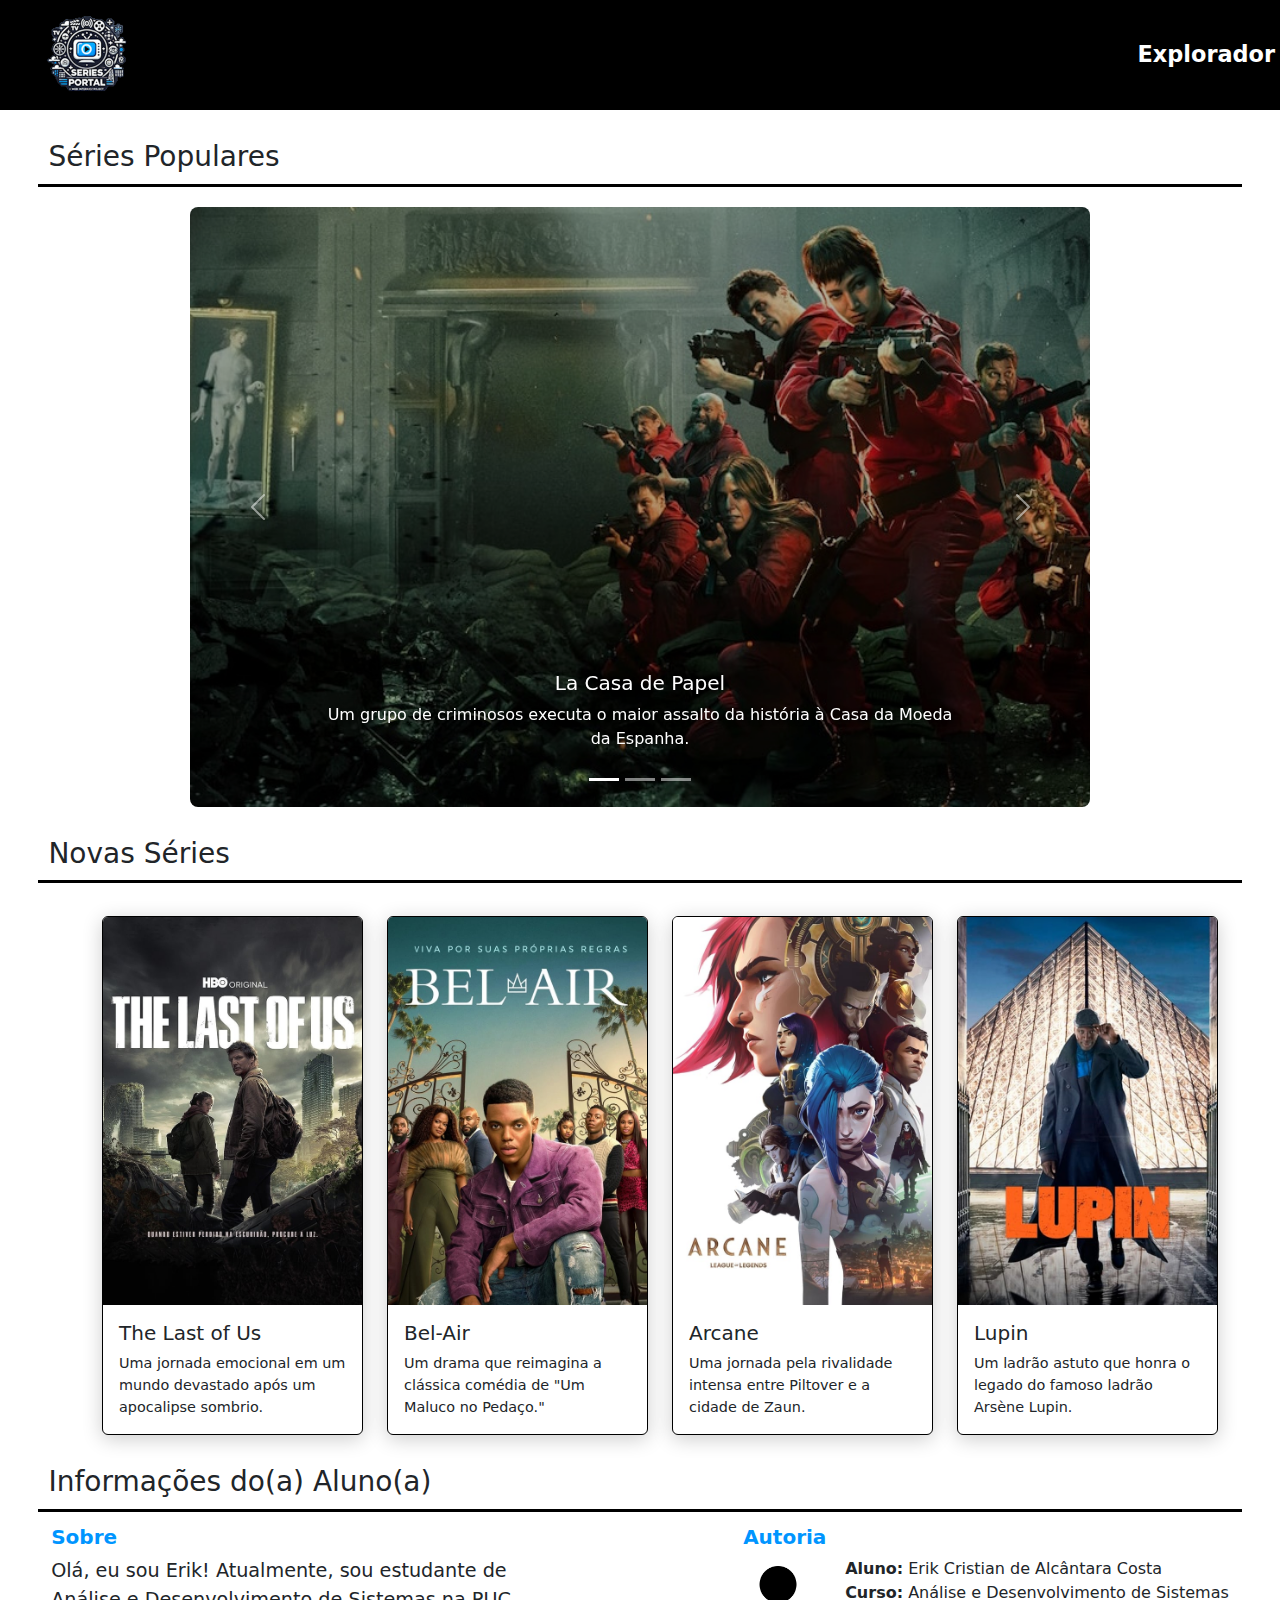
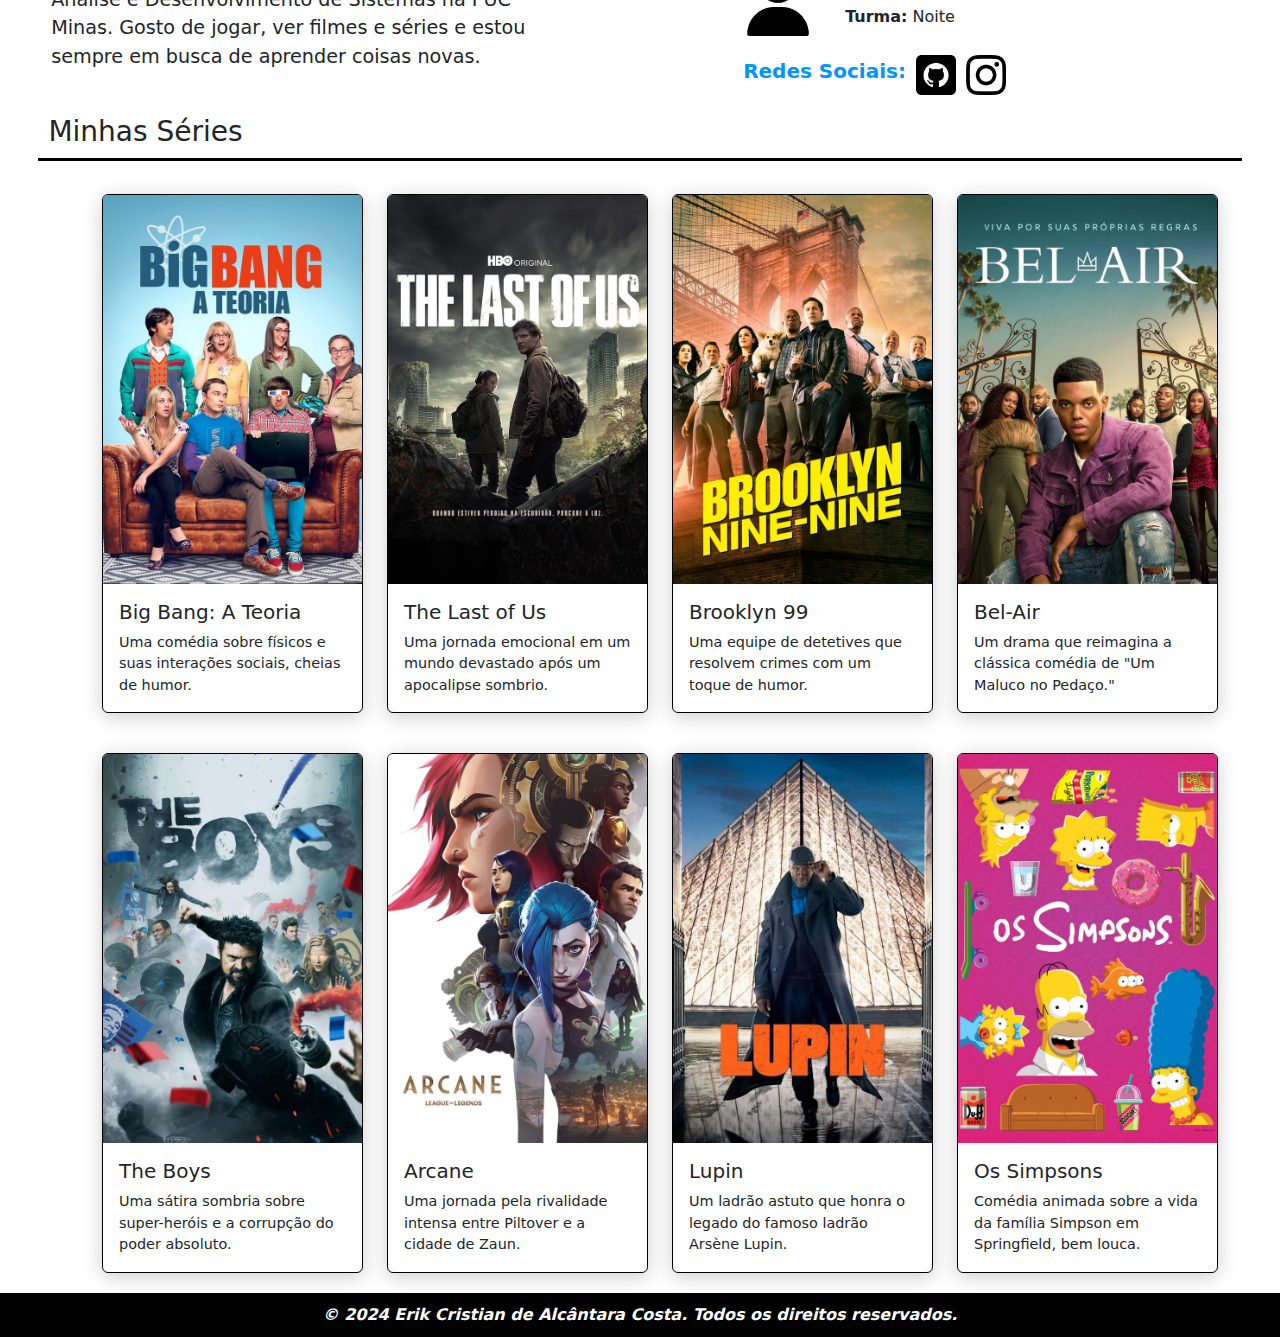
==== index.html @ 9140ab00 "Correação semantica cabeçalho" ====
<!DOCTYPE html>
<html lang="pt-br">

<head>
    <meta charset="UTF-8">
    <meta name="viewport" content="width=device-width, initial-scale=1.0">
    <link rel="stylesheet" href="style.css">
    <link href="https://cdn.jsdelivr.net/npm/bootstrap@5.3.3/dist/css/bootstrap.min.css" rel="stylesheet"
        integrity="sha384-QWTKZyjpPEjISv5WaRU9OFeRpok6YctnYmDr5pNlyT2bRjXh0JMhjY6hW+ALEwIH" crossorigin="anonymous">
    <script src="https://cdn.jsdelivr.net/npm/bootstrap@5.3.3/dist/js/bootstrap.bundle.min.js"
        integrity="sha384-YvpcrYf0tY3lHB60NNkmXc5s9fDVZLESaAA55NDzOxhy9GkcIdslK1eN7N6jIeHz"
        crossorigin="anonymous"></script>
    <title>Portal de Séries</title>
</head>

<body>
    <header>
        <a href="index.html"><img src="/imagens/logo.png" alt="logo" class="logo"></a>
        <nav>
            <a href="explorer.html">Explorador</a>
        </nav>
    </header>

    <main>
        <section>
            <h3 class="titulo">Séries Populares</h3>
            <div id="carouselExampleCaptions" class="carousel slide">
                <div class="carousel-indicators">
                    <button type="button" data-bs-target="#carouselExampleCaptions" data-bs-slide-to="0" class="active"
                        aria-current="true" aria-label="Slide 1"></button>
                    <button type="button" data-bs-target="#carouselExampleCaptions" data-bs-slide-to="1"
                        aria-label="Slide 2"></button>
                    <button type="button" data-bs-target="#carouselExampleCaptions" data-bs-slide-to="2"
                        aria-label="Slide 3"></button>
                </div>
                <div class="carousel-inner">
                    <div class="carousel-item active">
                        <img src="imagens/LaCasaDePapel.jpg" class="d-block w-100" alt="LaCasaDePapel">
                        <div class="carousel-caption d-none d-md-block">
                            <h5>La Casa de Papel</h5>
                            <p>Um grupo de criminosos executa o maior assalto da história à Casa da Moeda da Espanha.
                            </p>
                        </div>
                    </div>
                    <div class="carousel-item">
                        <img src="imagens/StrangerThings.jpg" class="d-block w-100" alt="StrangerThings">
                        <div class="carousel-caption d-none d-md-block">
                            <h5>Stranger Things</h5>
                            <p>Mistério e aventura na cidade de Hawkins, onde o sobrenatural se encontra com a
                                adolescência.</p>
                        </div>
                    </div>
                    <div class="carousel-item">
                        <img src="imagens/BreakingBad.jpg" class="d-block w-100" alt="BreakingBad">
                        <div class="carousel-caption d-none d-md-block">
                            <h5>Breaking Bad</h5>
                            <p>A transformação de um professor de química em um poderoso fabricante de metanfetaminas.
                            </p>
                        </div>
                    </div>
                </div>
                <button class="carousel-control-prev" type="button" data-bs-target="#carouselExampleCaptions"
                    data-bs-slide="prev">
                    <span class="carousel-control-prev-icon" aria-hidden="true"></span>
                    <span class="visually-hidden">Previous</span>
                </button>
                <button class="carousel-control-next" type="button" data-bs-target="#carouselExampleCaptions"
                    data-bs-slide="next">
                    <span class="carousel-control-next-icon" aria-hidden="true"></span>
                    <span class="visually-hidden">Next</span>
                </button>
            </div>
        </section>

        <section>
            <h3 class="titulo">Novas Séries</h3>
            <div class="container">
                <div class="row">

                    <div class="col-sm-6 col-md-6 col-lg-3">
                        <div class="card">
                            <img src="imagens/TheLastOfUs.jpg" class="card-img-top" alt="TheLastOfUs">
                            <div class="card-body">
                                <h5 class="card-title">The Last of Us</h5>
                                <p class="card-text">Uma jornada emocional em um mundo devastado após um apocalipse
                                    sombrio.</p>
                            </div>
                        </div>
                    </div>

                    <div class="col-sm-6 col-md-6 col-lg-3">
                        <div class="card">
                            <img src="imagens/Belair.jpg" class="card-img-top" alt="Belair">
                            <div class="card-body">
                                <h5 class="card-title">Bel-Air</h5>
                                <p class="card-text">Um drama que reimagina a clássica comédia de "Um Maluco no Pedaço."
                                </p>
                            </div>
                        </div>
                    </div>

                    <div class="col-sm-6 col-md-6 col-lg-3">
                        <div class="card">
                            <img src="imagens/Arcane.jpg" class="card-img-top" alt="Arcane">
                            <div class="card-body">
                                <h5 class="card-title">Arcane</h5>
                                <p class="card-text">Uma jornada pela rivalidade intensa entre Piltover e a cidade de
                                    Zaun.</p>
                            </div>
                        </div>
                    </div>

                    <div class="col-sm-6 col-md-6 col-lg-3">
                        <div class="card">
                            <img src="imagens/Lupin.jpg" class="card-img-top" alt="Lupin">
                            <div class="card-body">
                                <h5 class="card-title">Lupin</h5>
                                <p class="card-text">Um ladrão astuto que honra o legado do famoso ladrão Arsène Lupin.
                                </p>
                            </div>
                        </div>
                    </div>

                </div>
            </div>
        </section>

        <section>
            <h3 class="titulo">Informações do(a) Aluno(a)</h3>
            <div class="infoAluno">
                <div class="sobre">
                    <h5>Sobre</h5>
                    <p>Olá, eu sou Erik! Atualmente, sou estudante de Análise e Desenvolvimento de Sistemas na PUC
                        Minas.
                        Gosto de jogar, ver filmes e séries e estou sempre em busca de aprender coisas novas.</p>
                </div>

                <div class="detalhes">
                    <div class="autor">
                        <h5>Autoria</h5>
                        <div class="autor-conteudo">
                            <img src="imagens/user.png">
                            <ul>
                                <li><strong>Aluno:</strong> Erik Cristian de Alcântara Costa</li>
                                <li><strong>Curso:</strong> Análise e Desenvolvimento de Sistemas</li>
                                <li><strong>Turma:</strong> Noite</li>
                            </ul>
                        </div>
                    </div>

                    <div class="redes">
                        <h5>Redes Sociais:</h5>
                        <ul>
                            <li><a href="https://github.com/heawsz" target="_blank"><img src="imagens/github.png"
                                        alt="GitHub"></a></li>
                            <li><a href="https://www.instagram.com/eriiksz/" target="_blank"><img
                                        src="imagens/instagram.png" alt="Instagram"></a></li>
                        </ul>
                    </div>
                </div>
            </div>
        </section>

        <section>
            <h3 class="titulo">Minhas Séries</h3>
            <div class="container">
                <div class="row">
                    <div class="col-sm-6 col-md-6 col-lg-3">
                        <div class="card">
                            <img src="imagens/TheBigBangTheory.jpg" class="card-img-top" alt="TheBigBangTheory">
                            <div class="card-body">
                                <h5 class="card-title">Big Bang: A Teoria</h5>
                                <p class="card-text">Uma comédia sobre físicos e suas interações sociais, cheias de
                                    humor.</p>
                            </div>
                        </div>
                    </div>

                    <div class="col-sm-6 col-md-6 col-lg-3">
                        <div class="card">
                            <img src="imagens/TheLastOfUs.jpg" class="card-img-top" alt="TheLastOfUs">
                            <div class="card-body">
                                <h5 class="card-title">The Last of Us</h5>
                                <p class="card-text">Uma jornada emocional em um mundo devastado após um apocalipse
                                    sombrio.</p>
                            </div>
                        </div>
                    </div>

                    <div class="col-sm-6 col-md-6 col-lg-3">
                        <div class="card">
                            <img src="imagens/BrooklynNineNine.jpg" class="card-img-top" alt="BrooklynNineNine">
                            <div class="card-body">
                                <h5 class="card-title">Brooklyn 99</h5>
                                <p class="card-text">Uma equipe de detetives que resolvem crimes com um toque de humor.
                                </p>
                            </div>
                        </div>
                    </div>

                    <div class="col-sm-6 col-md-6 col-lg-3">
                        <div class="card">
                            <img src="imagens/Belair.jpg" class="card-img-top" alt="Belair">
                            <div class="card-body">
                                <h5 class="card-title">Bel-Air</h5>
                                <p class="card-text">Um drama que reimagina a clássica comédia de "Um Maluco no Pedaço."
                                </p>
                            </div>
                        </div>
                    </div>

                    <div class="col-sm-6 col-md-6 col-lg-3">
                        <div class="card">
                            <img src="imagens/TheBoys.jpg" class="card-img-top" alt="TheBoys">
                            <div class="card-body">
                                <h5 class="card-title">The Boys</h5>
                                <p class="card-text">Uma sátira sombria sobre super-heróis e a corrupção do poder
                                    absoluto.</p>
                            </div>
                        </div>
                    </div>

                    <div class="col-sm-6 col-md-6 col-lg-3">
                        <div class="card">
                            <img src="imagens/Arcane.jpg" class="card-img-top" alt="Arcane">
                            <div class="card-body">
                                <h5 class="card-title">Arcane</h5>
                                <p class="card-text">Uma jornada pela rivalidade intensa entre Piltover e a cidade de
                                    Zaun.</p>
                            </div>
                        </div>
                    </div>

                    <div class="col-sm-6 col-md-6 col-lg-3">
                        <div class="card">
                            <img src="imagens/Lupin.jpg" class="card-img-top" alt="Lupin">
                            <div class="card-body">
                                <h5 class="card-title">Lupin</h5>
                                <p class="card-text">Um ladrão astuto que honra o legado do famoso ladrão Arsène Lupin.
                                </p>
                            </div>
                        </div>
                    </div>

                    <div class="col-sm-6 col-md-6 col-lg-3">
                        <div class="card">
                            <img src="imagens/Simpsons.jpg" class="card-img-top" alt="Simpsons">
                            <div class="card-body">
                                <h5 class="card-title">Os Simpsons</h5>
                                <p class="card-text">Comédia animada sobre a vida da família Simpson em Springfield, bem
                                    louca.</p>
                            </div>
                        </div>
                    </div>
                </div>
            </div>
        </section>
    </main>
    <footer>
        &copy; 2024 Erik Cristian de Alcântara Costa. Todos os direitos reservados.
    </footer>
</body>

</html>
---- style.css ----
/* Cabeçalho - Inicio */
header {
    display: flex;
    background: black;
    align-items: center;
    justify-content: space-between;
    margin-bottom: 20px;
}

header a {
    text-decoration: none;
    color: white;
    font-size: 1.4rem;
    font-weight: bold;
    padding: 5px;
    margin-right: 3%;
}

header a img {
    height: 100px;
    width: 100px;
    margin-left: 30px;
}
/* Cabeçalho - Fim */



/* Linha Titulos - Inicio */
section .titulo {
    margin: 0% 3% 1% 3%;
    border-bottom: 3px solid black;
    padding: 10px;
}
/* Linha Titulos - Fim */



/* Carrossel - Inicio */
section #carouselExampleCaptions {
    width: 100%;
    max-width: 900px;
    margin: 20px auto;
}

section .carousel-inner h5 {
    color: white;
    text-shadow: 2px 2px 4px rgba(0, 0, 0, 0.8);
}

section .carousel-inner p {
    color: white;
    text-shadow: 2px 2px 4px rgba(0, 0, 0, 0.8);
}

section .carousel-item img {
    width: 100%;
    height: auto;
    object-fit: cover;
}

section #carouselExampleCaptions .carousel-inner img {
    height: 600px;
    object-fit: cover;
    border-radius: 8px;
    filter: brightness(70%);
}
/* Carrossel - Fim */



/* Card - Inicio */
section .container {
    display: flex;
    justify-content: center;
    align-items: center;
}

section .card-text {
    font-size: 0.9rem;
} 

section .card {
    width: 100%;
    margin: 20px;
    border: 1px solid black;
    box-shadow: 0 4px 20px rgba(0, 0, 0, 0.2); 
}
/* Card - Fim */



/* InfoAluno - Inicio */
section .infoAluno {
    display: flex;
    justify-content: center;
    margin: 0% 4% 0% 4%;
}

section .infoAluno h5 {
    color: #0095ff;
    font-weight: bold;
}

section .infoAluno li {
    list-style: none;
}

section .autor img {
    width: 70px;
    height: 70px;
}

section .autor-conteudo {
    display: flex;
    align-items: center;
}

section .redes {
    display: flex;
    align-items: center;
}

section .redes ul {
    display: flex;
    margin: 0;
    padding: 10px;
}

section .redes img {
    width: 40px;
    height: 40px;
    margin-right: 10px;
}

section .sobre {
    flex: 1;
    margin-right: 200px;
}

section .sobre p {
    font-size: 1.2rem;
}

section .detalhes {
    display: flex;
    flex-direction: column;
}   
/* InfoAluno - Fim */



/* Rodapé - Inicio */
footer {
    text-align: center;
    font-weight: bold;
    font-style: italic;
    background: black;
    color: white;
    padding: 10px;
}
/* Rodapé - Fim */



/* Responsividade - Inicio */

@media (max-width: 767px) {
    header {
        flex-direction: row; 
        align-items: center;
        justify-content: center;
        flex-wrap: wrap;
        width: 100%;
    }

    section #carouselExampleCaptions .carousel-inner img {
        height: 300px;
    }

    section .container {
        padding: 0% 10% 0% 0%;
    }
    
    section .infoAluno {
        flex-direction: column;
    }

    section .sobre {
        margin-right: 0; 
        margin-bottom: 20px; 
    }

    section .detalhes {
        align-items: center;
    }

    footer {
        width: 100%;
    }
}

@media (min-width: 768px) and (max-width: 1023px){

    section .container {
        padding: 0% 5% 0% 0%;
    }

    section .infoAluno {
        flex-direction: column;
    }
}
/* Responsividade - Fim */
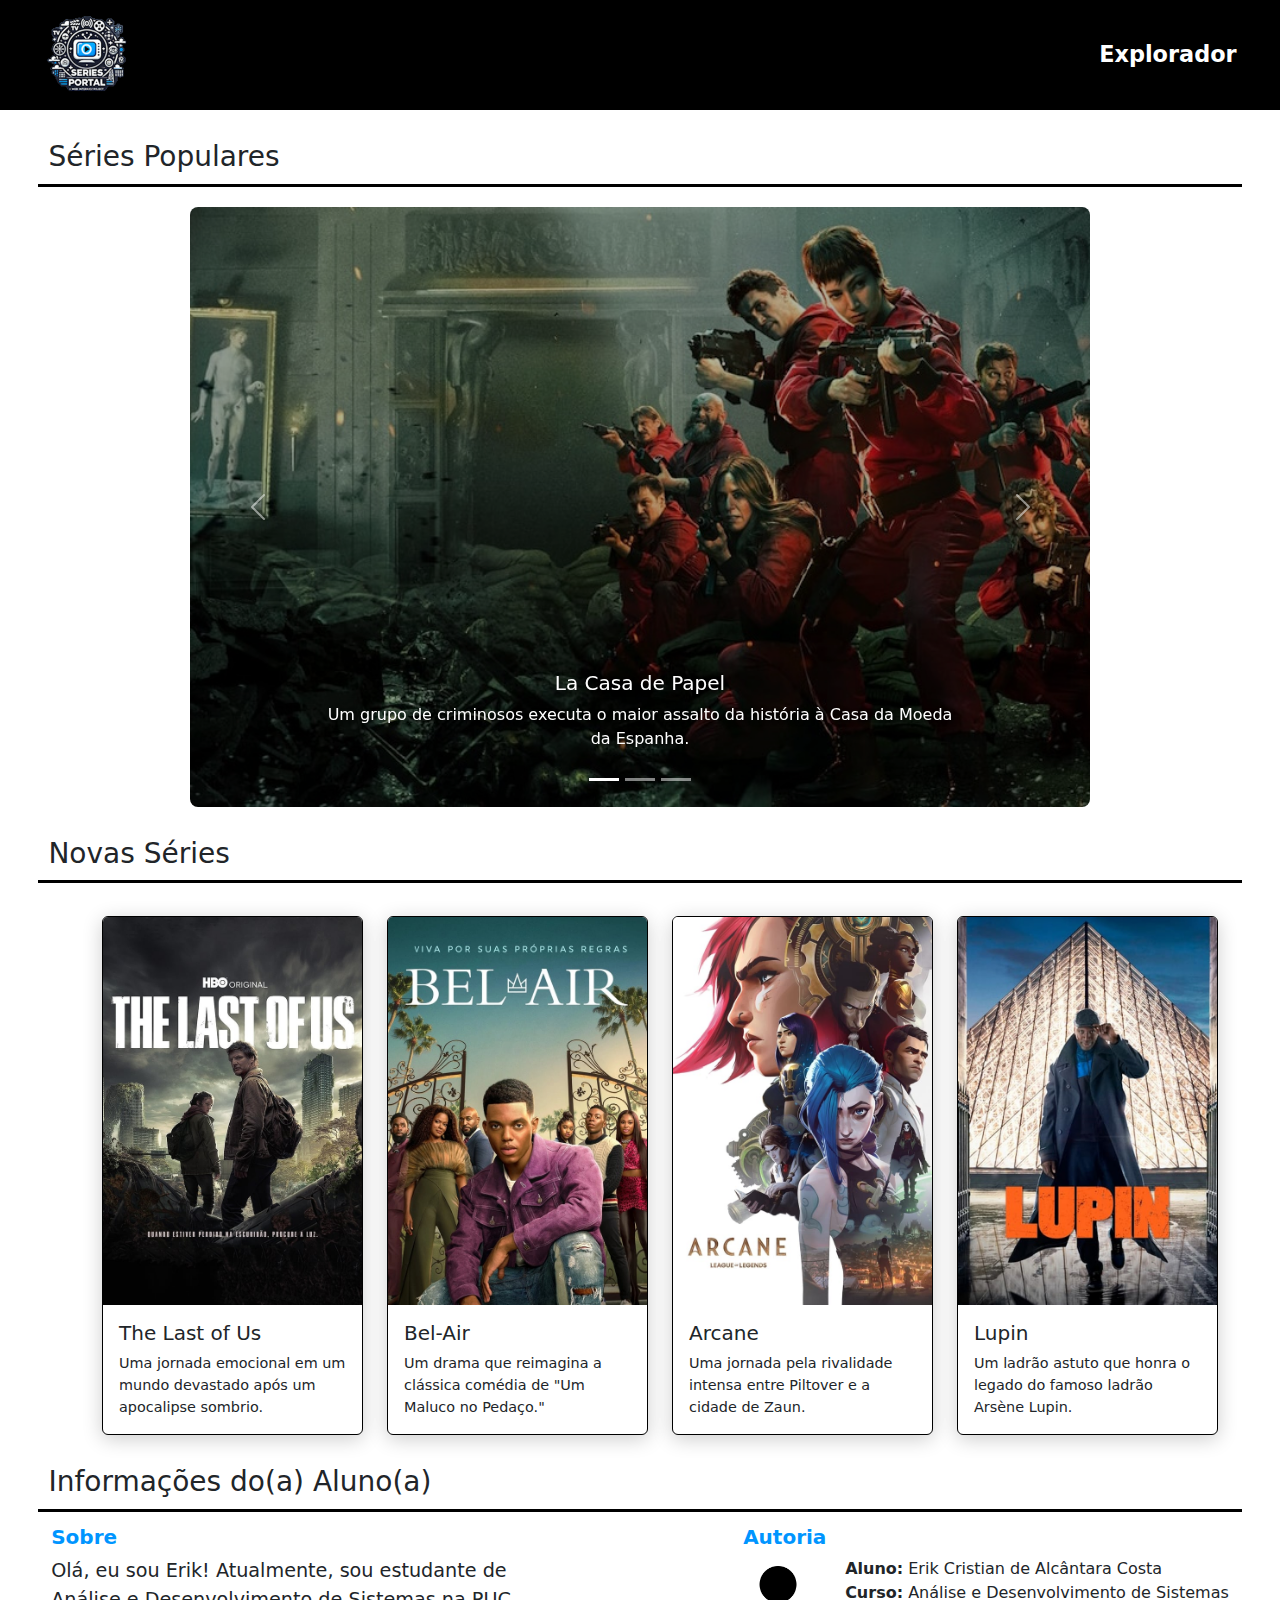
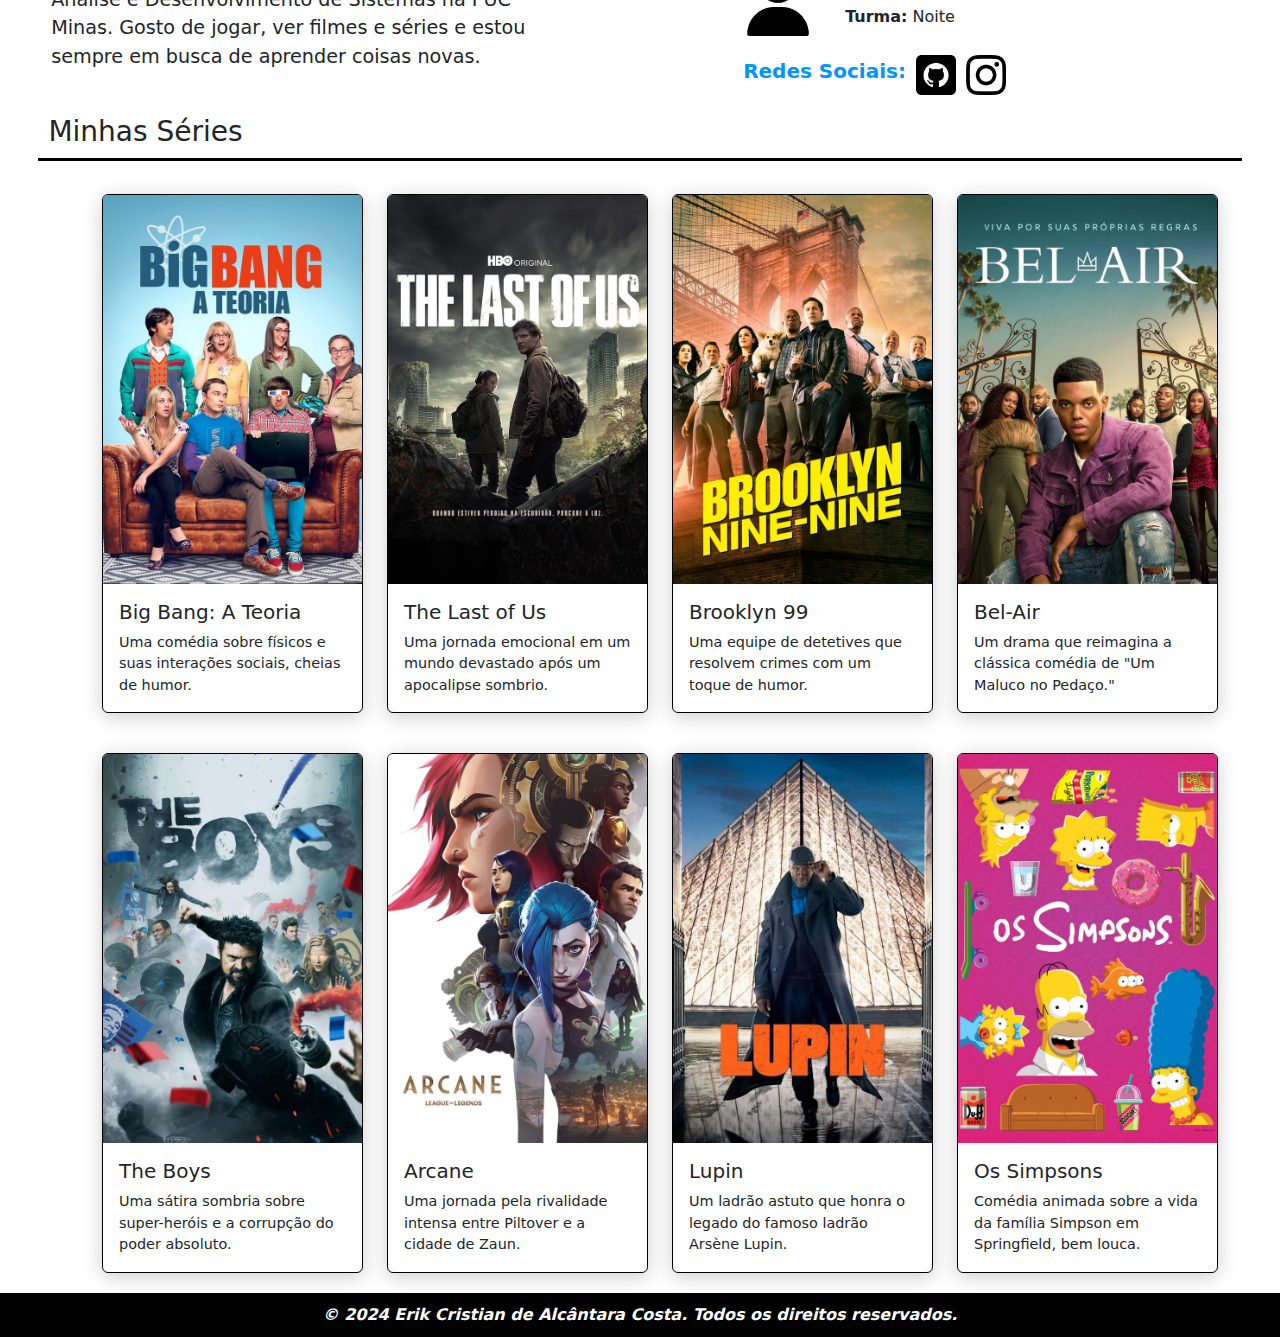
==== commit d4ed55e0: "final version" ====
--- a/index.html
+++ b/index.html
@@ -17,7 +17,7 @@
     <header>
         <a href="index.html"><img src="/imagens/logo.png" alt="logo" class="logo"></a>
         <nav>
-            <a href="explorer.html">Explorador</a>
+            <a href="explorer.html">Explorador </a>
         </nav>
     </header>
 
--- a/style.css
+++ b/style.css
@@ -5,6 +5,10 @@
     align-items: center;
     justify-content: space-between;
     margin-bottom: 20px;
+}
+
+header nav{
+    margin-right: 3%;
 }
 
 header a {
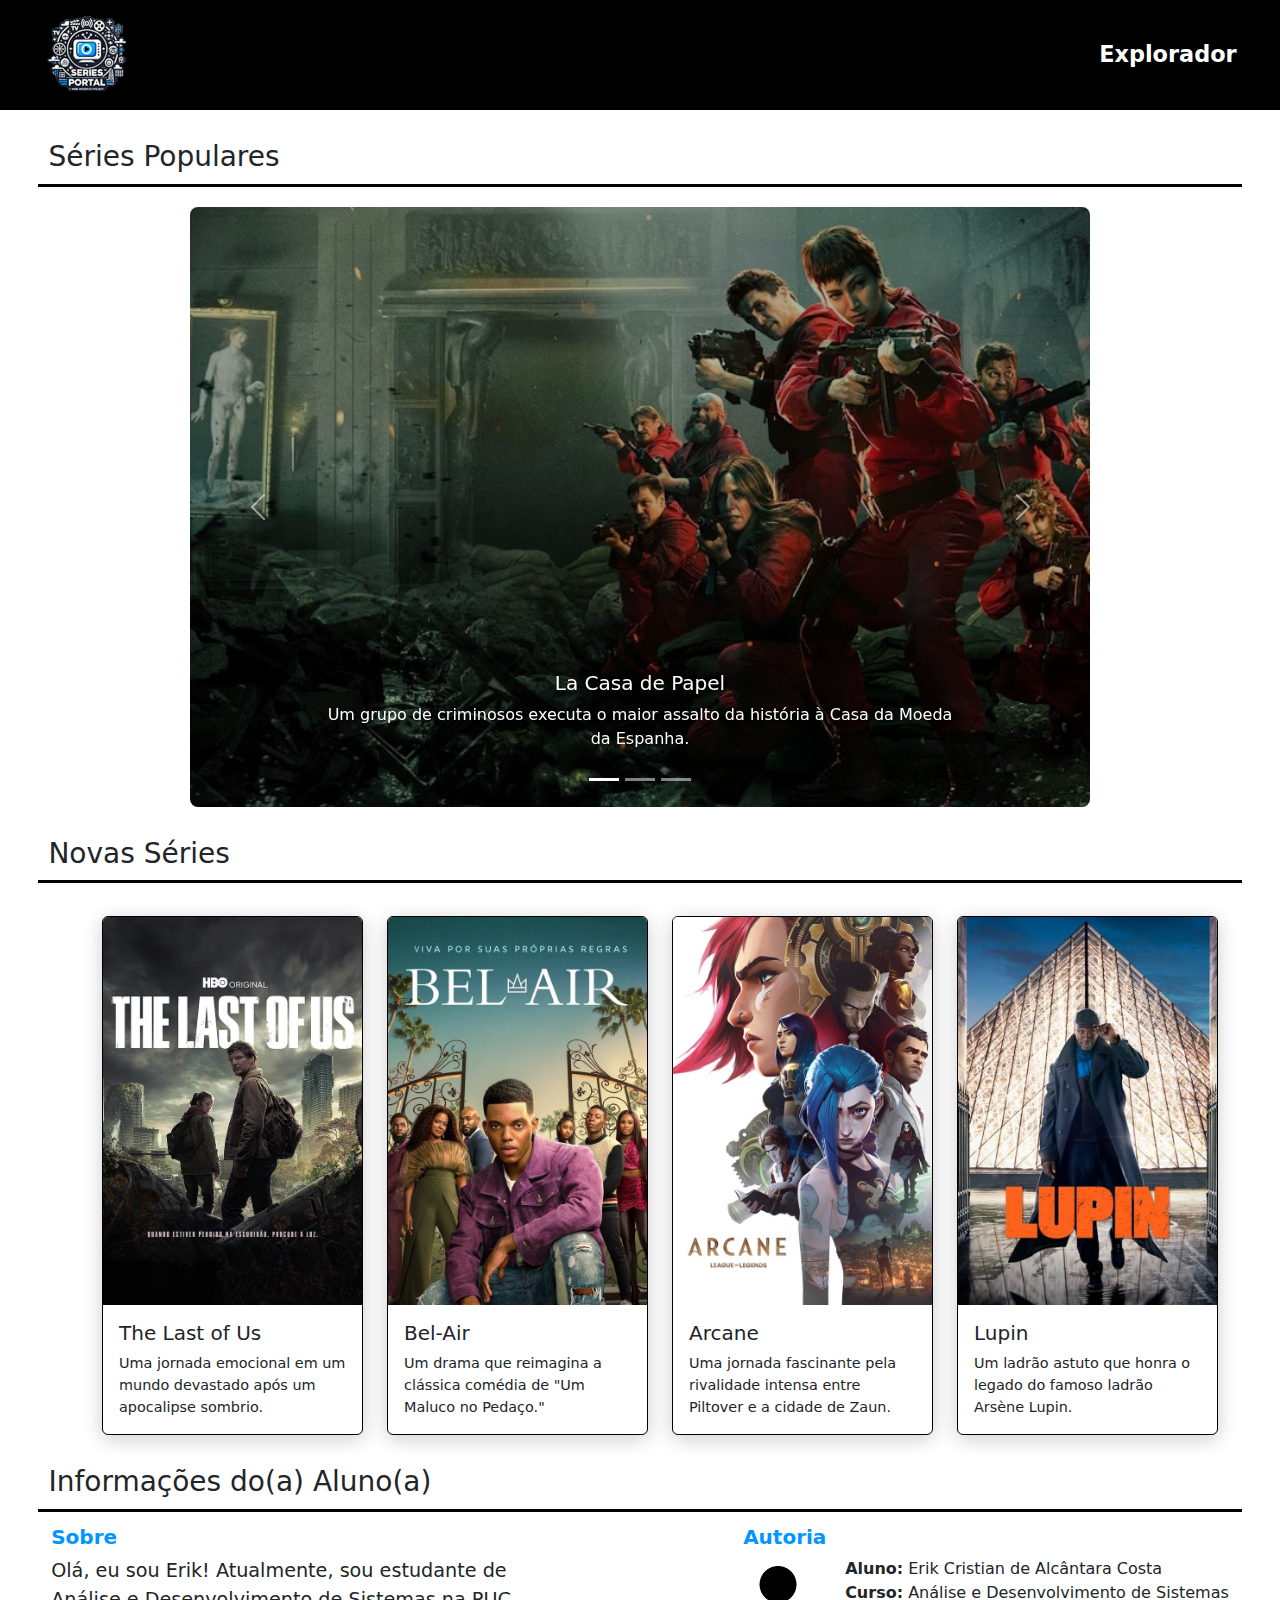
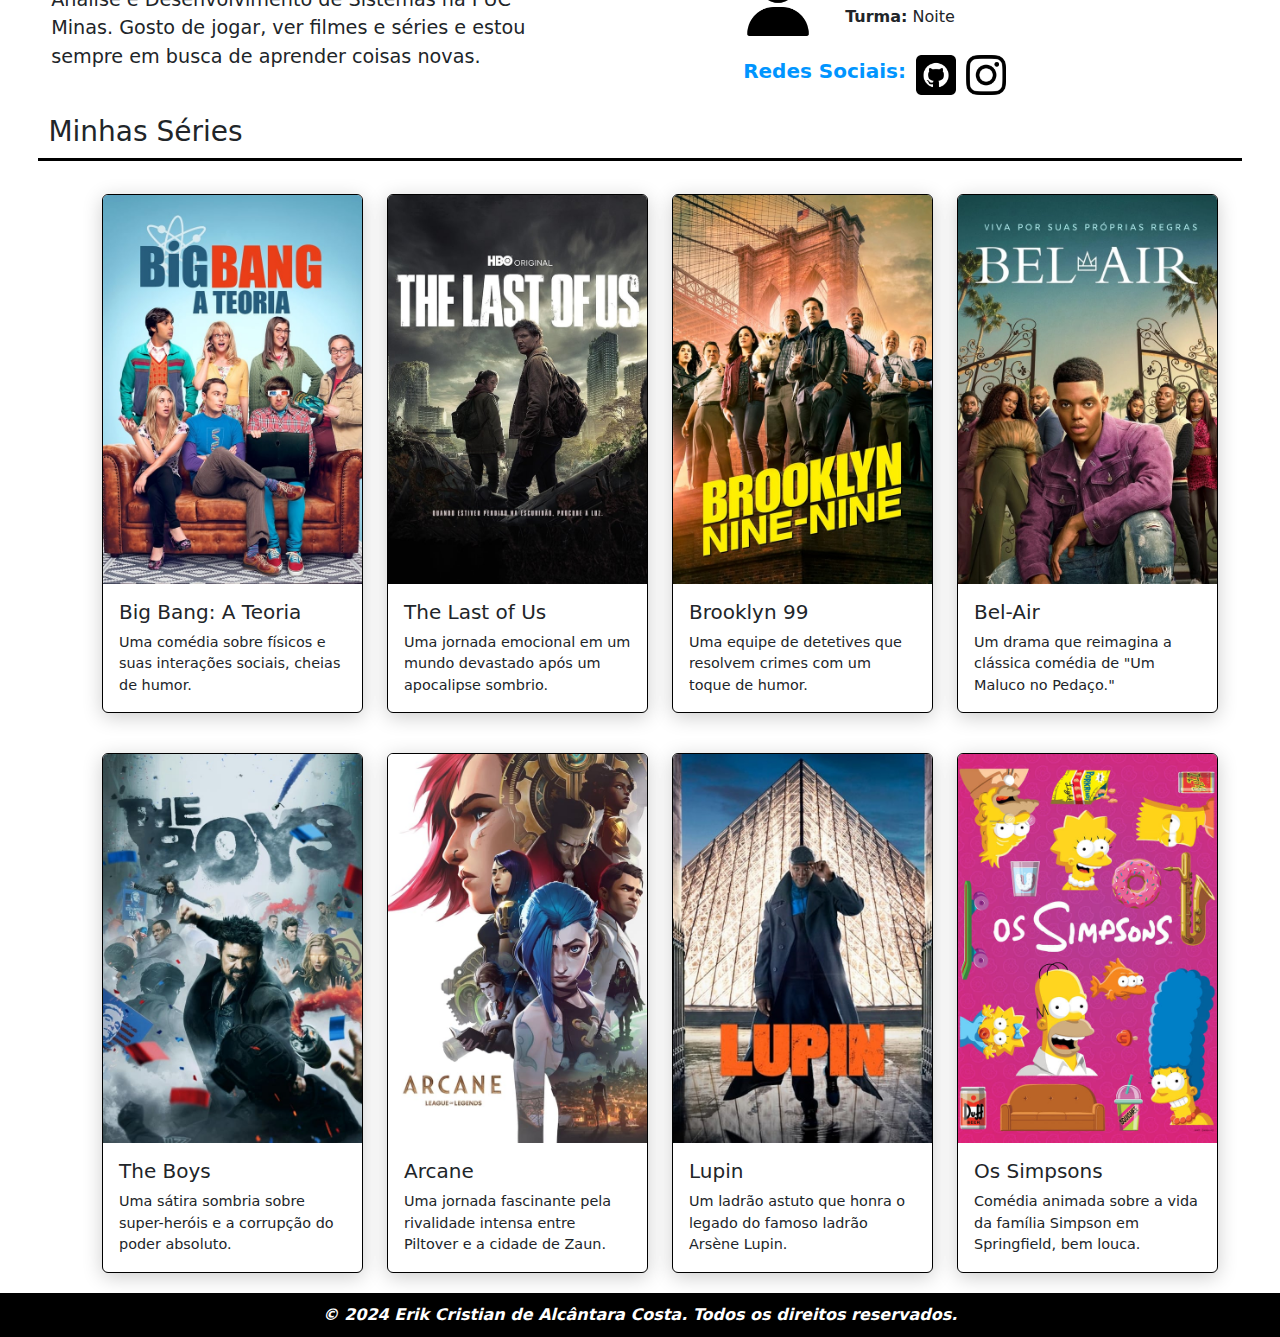
==== commit b1b50ea3: "final version" ====
--- a/index.html
+++ b/index.html
@@ -17,7 +17,7 @@
     <header>
         <a href="index.html"><img src="/imagens/logo.png" alt="logo" class="logo"></a>
         <nav>
-            <a href="explorer.html">Explorador </a>
+            <a href="explorer.html">Explorador</a>
         </nav>
     </header>
 
@@ -104,8 +104,7 @@
                             <img src="imagens/Arcane.jpg" class="card-img-top" alt="Arcane">
                             <div class="card-body">
                                 <h5 class="card-title">Arcane</h5>
-                                <p class="card-text">Uma jornada pela rivalidade intensa entre Piltover e a cidade de
-                                    Zaun.</p>
+                                <p class="card-text">Uma jornada fascinante pela rivalidade intensa entre Piltover e a cidade de Zaun.</p>
                             </div>
                         </div>
                     </div>
@@ -189,7 +188,7 @@
 
                     <div class="col-sm-6 col-md-6 col-lg-3">
                         <div class="card">
-                            <img src="imagens/BrooklynNineNine.jpg" class="card-img-top" alt="BrooklynNineNine">
+                            <img src="imagens/Brooklyn99.jpg" class="card-img-top" alt="BrooklynNineNine">
                             <div class="card-body">
                                 <h5 class="card-title">Brooklyn 99</h5>
                                 <p class="card-text">Uma equipe de detetives que resolvem crimes com um toque de humor.
@@ -225,8 +224,7 @@
                             <img src="imagens/Arcane.jpg" class="card-img-top" alt="Arcane">
                             <div class="card-body">
                                 <h5 class="card-title">Arcane</h5>
-                                <p class="card-text">Uma jornada pela rivalidade intensa entre Piltover e a cidade de
-                                    Zaun.</p>
+                                <p class="card-text">Uma jornada fascinante pela rivalidade intensa entre Piltover e a cidade de Zaun.</p>
                             </div>
                         </div>
                     </div>
--- a/style.css
+++ b/style.css
@@ -7,7 +7,7 @@
     margin-bottom: 20px;
 }
 
-header nav{
+header nav {
     margin-right: 3%;
 }
 
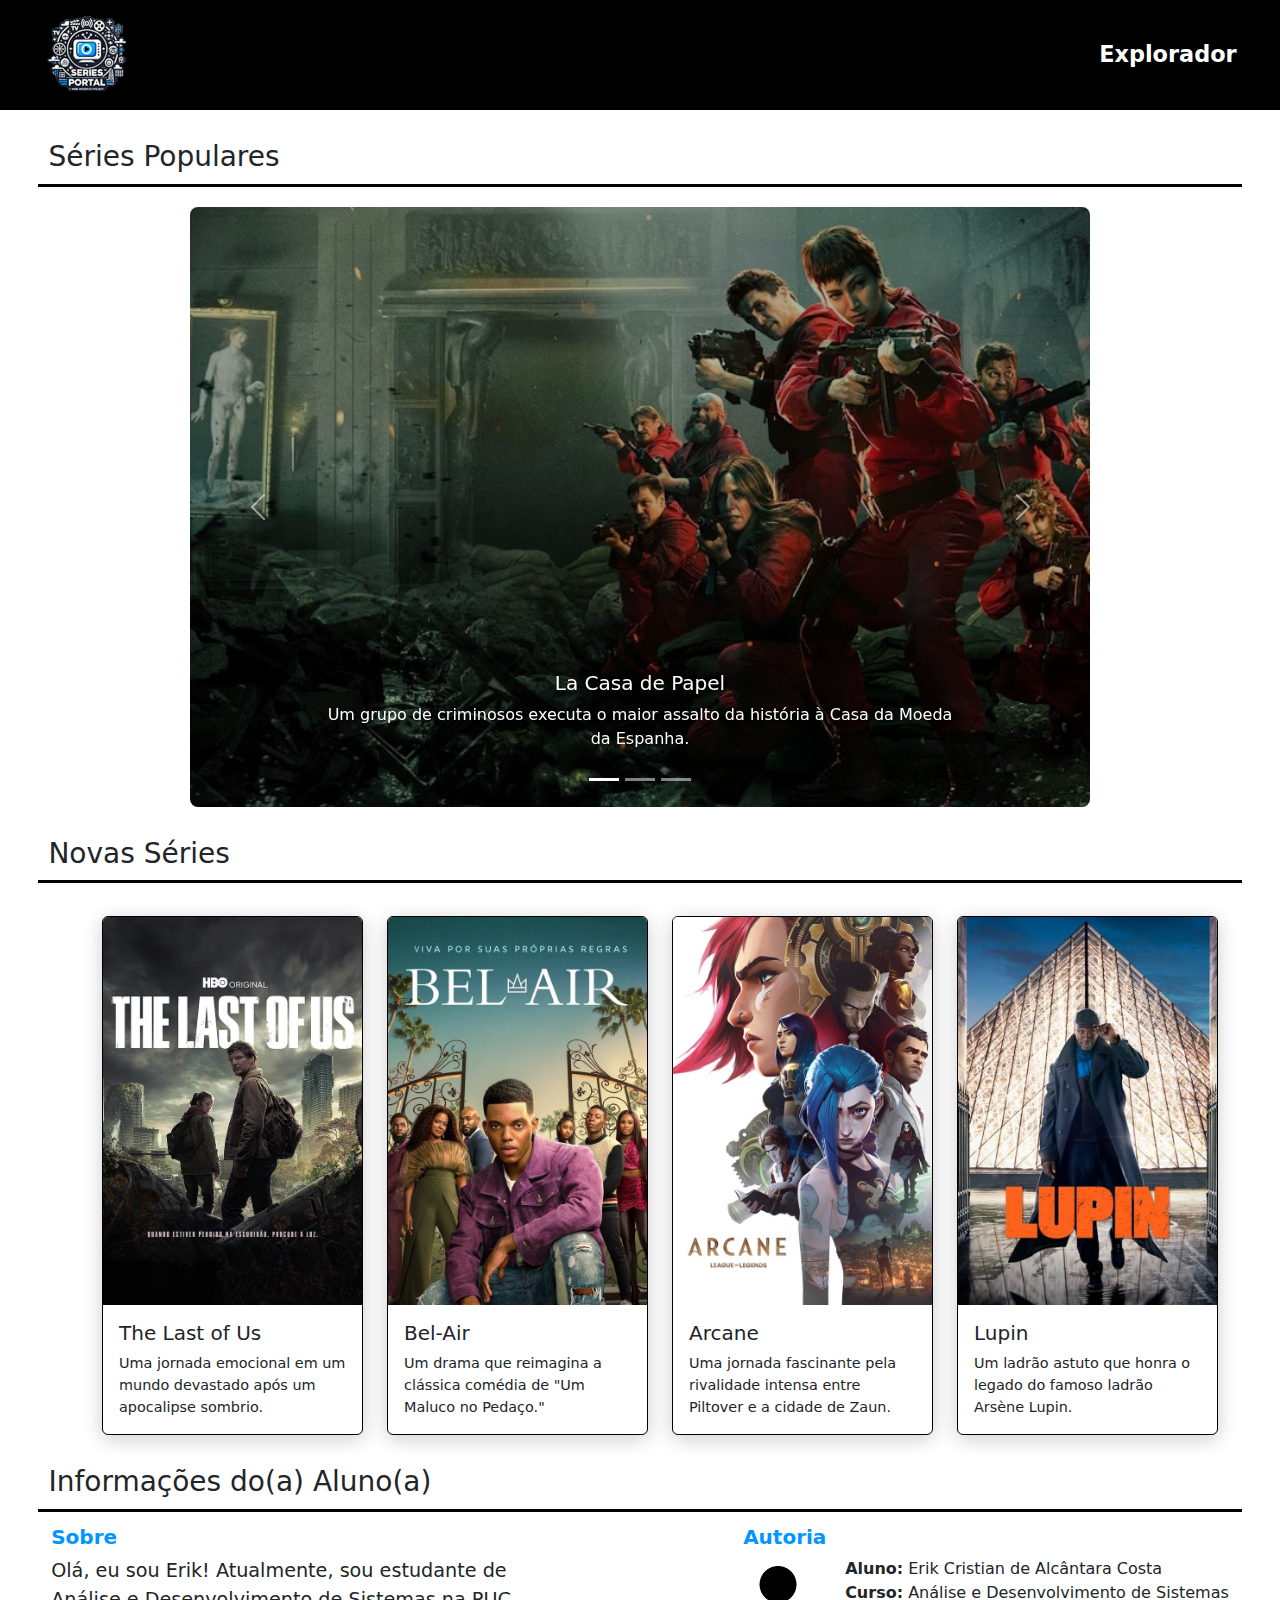
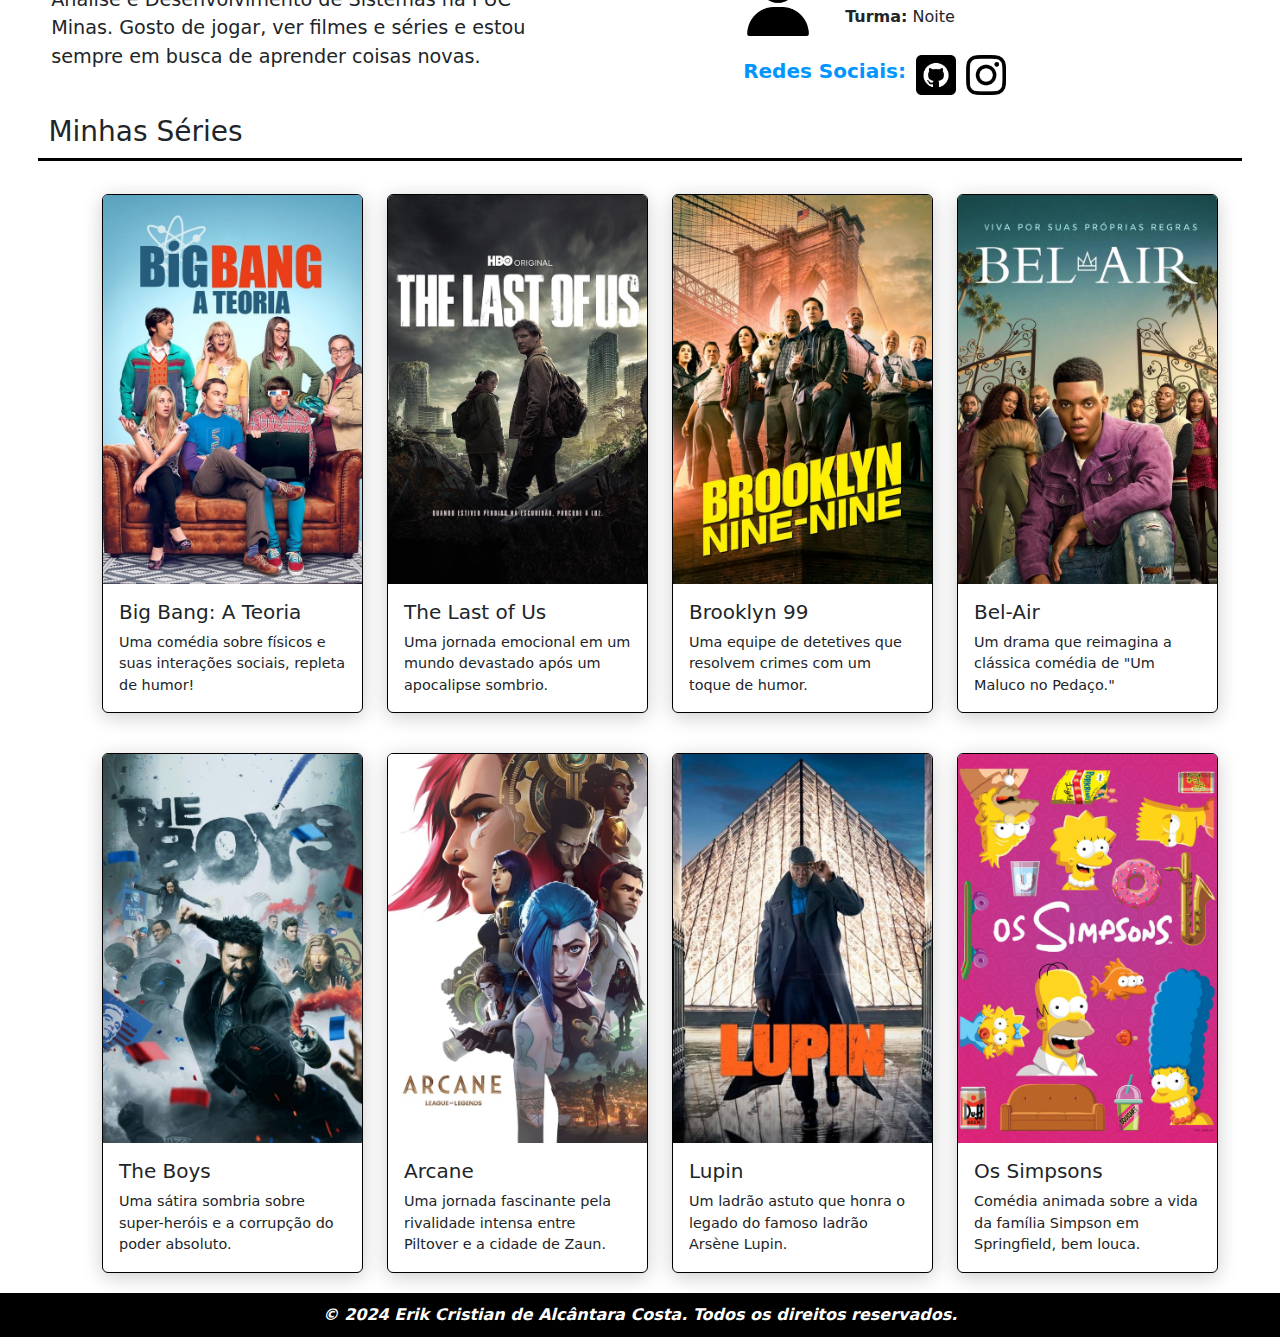
==== commit ea5243c8: "final version" ====
--- a/index.html
+++ b/index.html
@@ -169,8 +169,7 @@
                             <img src="imagens/TheBigBangTheory.jpg" class="card-img-top" alt="TheBigBangTheory">
                             <div class="card-body">
                                 <h5 class="card-title">Big Bang: A Teoria</h5>
-                                <p class="card-text">Uma comédia sobre físicos e suas interações sociais, cheias de
-                                    humor.</p>
+                                <p class="card-text">Uma comédia sobre físicos e suas interações sociais, repleta de humor!</p>
                             </div>
                         </div>
                     </div>
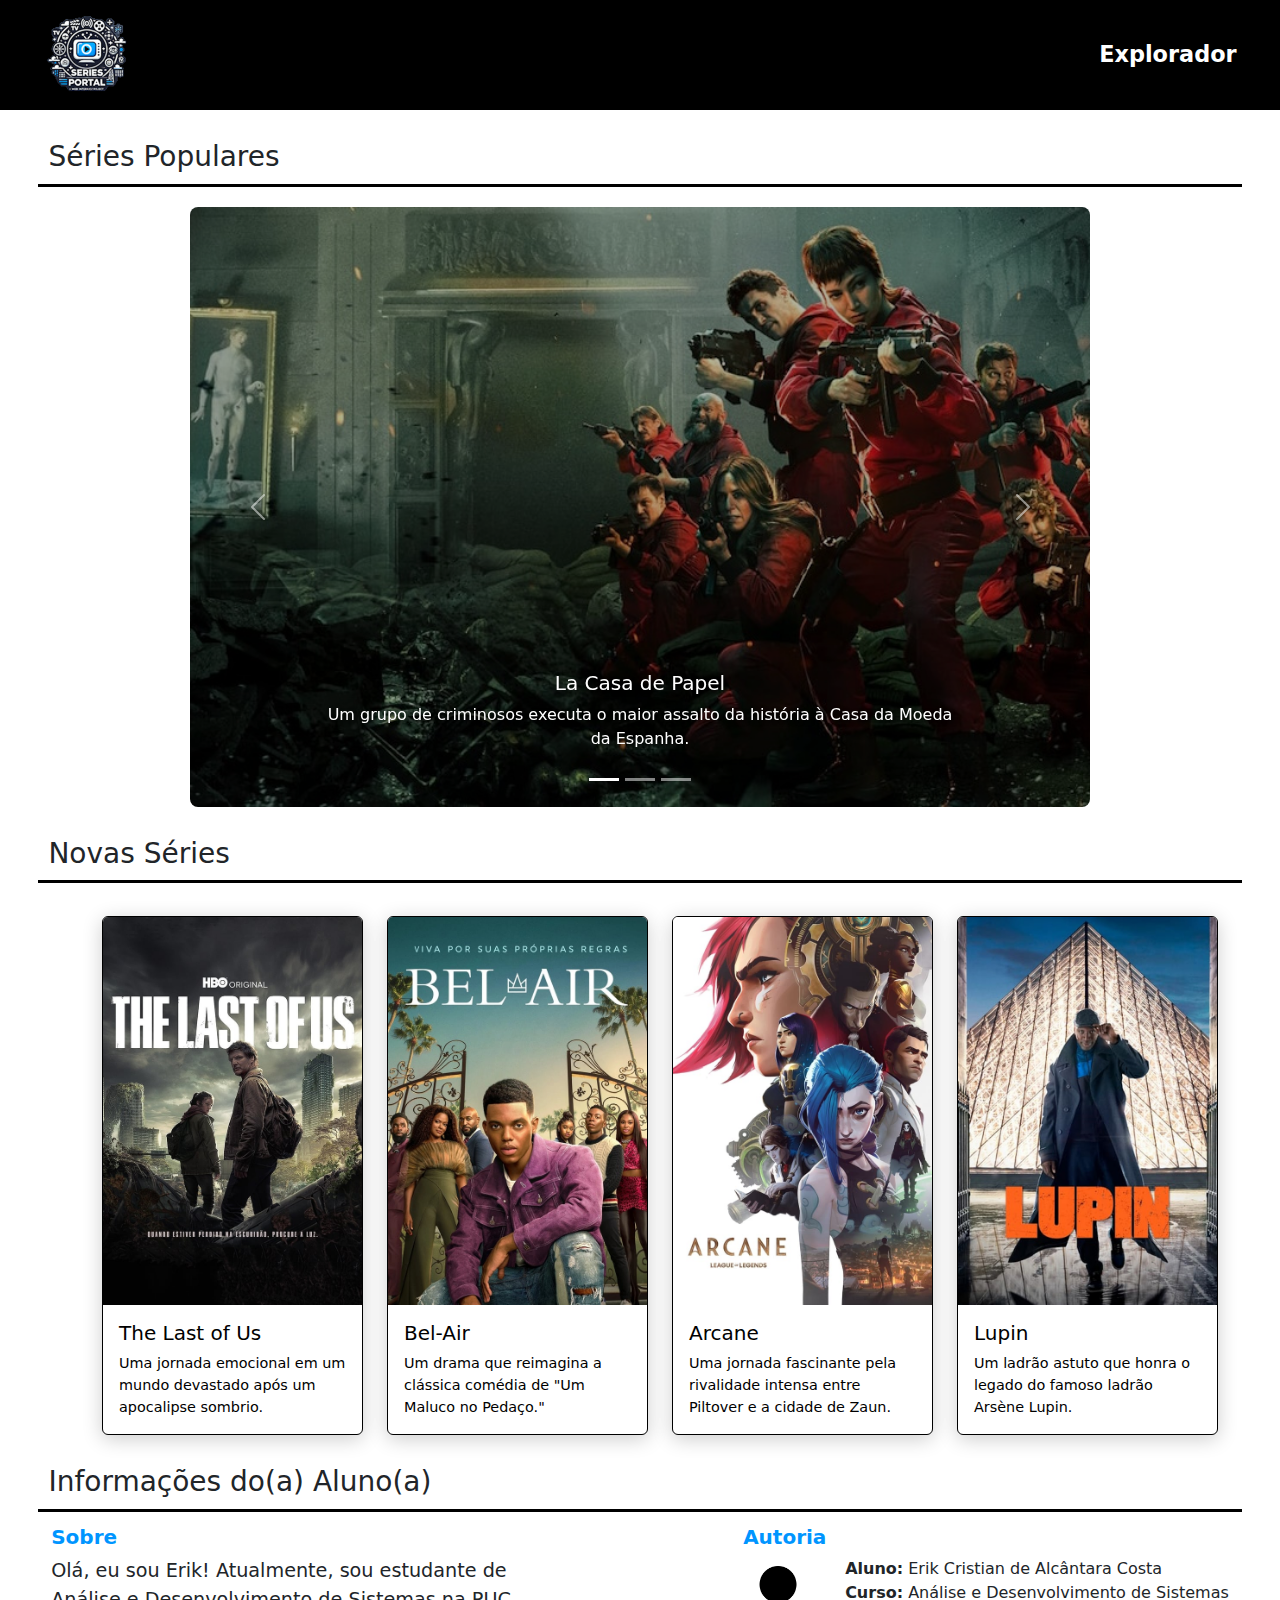
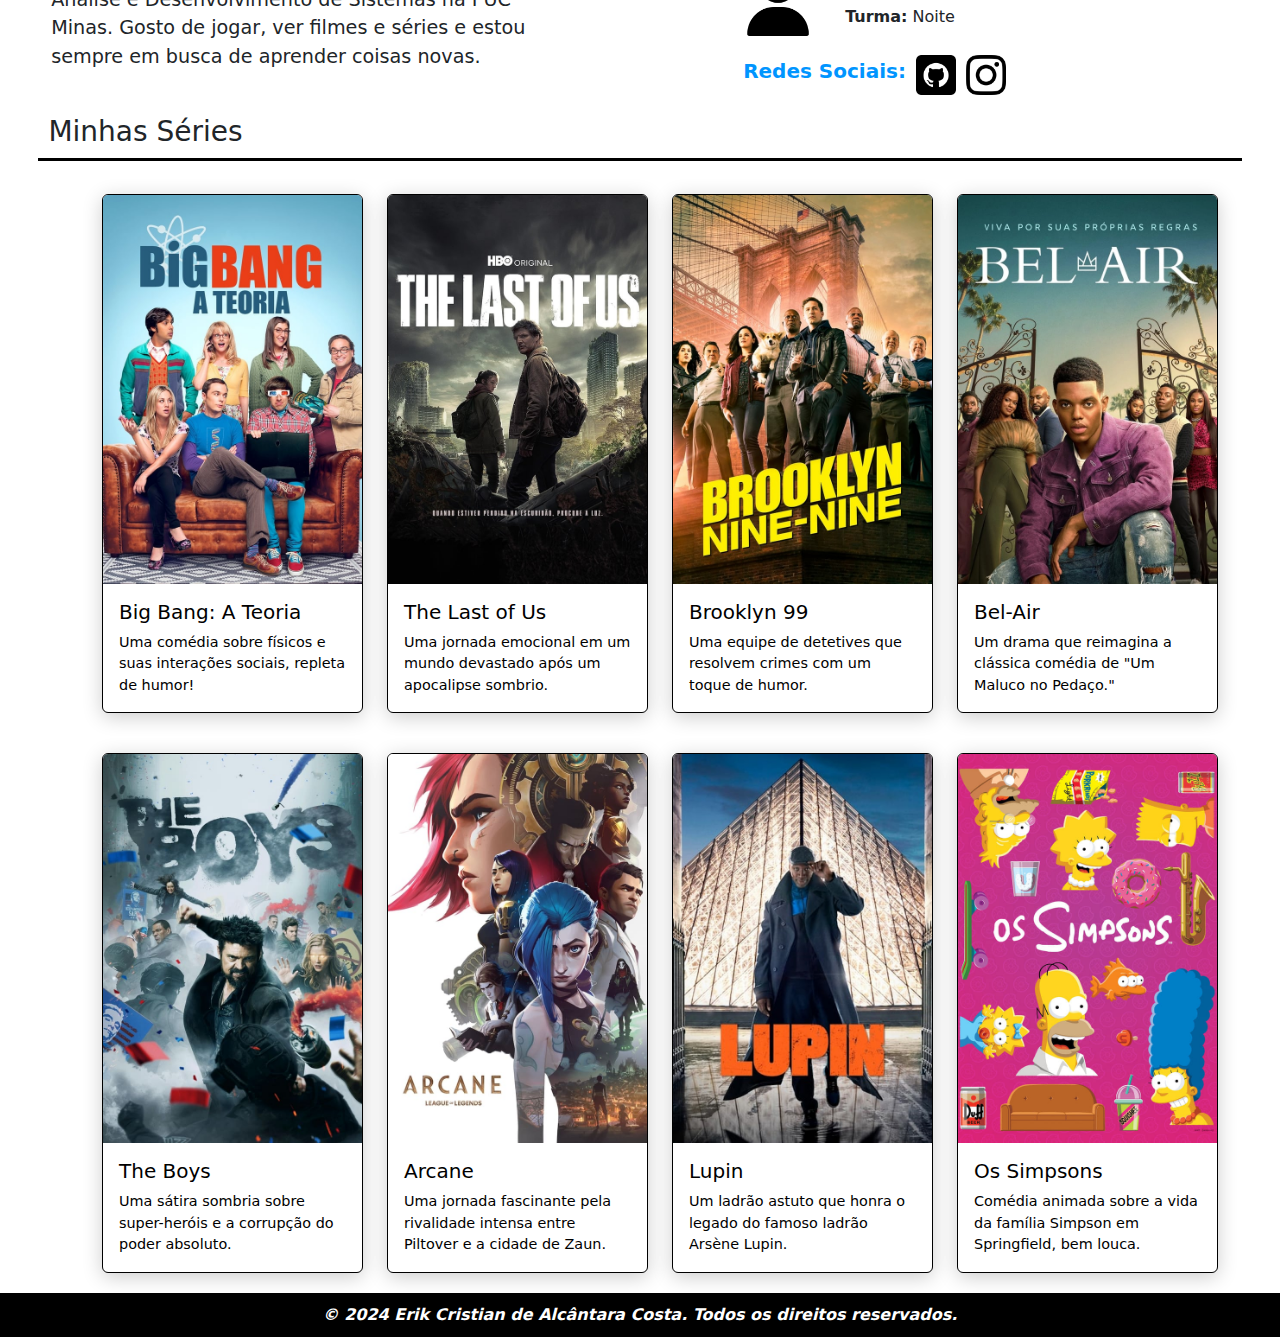
==== commit dfd3a3b2: "final version" ====
--- a/index.html
+++ b/index.html
@@ -79,44 +79,56 @@
 
                     <div class="col-sm-6 col-md-6 col-lg-3">
                         <div class="card">
-                            <img src="imagens/TheLastOfUs.jpg" class="card-img-top" alt="TheLastOfUs">
-                            <div class="card-body">
-                                <h5 class="card-title">The Last of Us</h5>
-                                <p class="card-text">Uma jornada emocional em um mundo devastado após um apocalipse
-                                    sombrio.</p>
-                            </div>
-                        </div>
-                    </div>
-
-                    <div class="col-sm-6 col-md-6 col-lg-3">
-                        <div class="card">
-                            <img src="imagens/Belair.jpg" class="card-img-top" alt="Belair">
-                            <div class="card-body">
-                                <h5 class="card-title">Bel-Air</h5>
-                                <p class="card-text">Um drama que reimagina a clássica comédia de "Um Maluco no Pedaço."
-                                </p>
-                            </div>
-                        </div>
-                    </div>
-
-                    <div class="col-sm-6 col-md-6 col-lg-3">
-                        <div class="card">
-                            <img src="imagens/Arcane.jpg" class="card-img-top" alt="Arcane">
-                            <div class="card-body">
-                                <h5 class="card-title">Arcane</h5>
-                                <p class="card-text">Uma jornada fascinante pela rivalidade intensa entre Piltover e a cidade de Zaun.</p>
-                            </div>
-                        </div>
-                    </div>
-
-                    <div class="col-sm-6 col-md-6 col-lg-3">
-                        <div class="card">
-                            <img src="imagens/Lupin.jpg" class="card-img-top" alt="Lupin">
-                            <div class="card-body">
-                                <h5 class="card-title">Lupin</h5>
-                                <p class="card-text">Um ladrão astuto que honra o legado do famoso ladrão Arsène Lupin.
-                                </p>
-                            </div>
+                            <a href="serie.html">
+                                <img src="imagens/TheLastOfUs.jpg" class="card-img-top" alt="TheLastOfUs">
+                                <div class="card-body">
+                                    <h5 class="card-title">The Last of Us</h5>
+                                    <p class="card-text">Uma jornada emocional em um mundo devastado após um apocalipse
+                                        sombrio.</p>
+                                </div>
+                            </a>
+                        </div>
+                    </div>
+
+                    <div class="col-sm-6 col-md-6 col-lg-3">
+                        <div class="card">
+                            <a href="serie.html">
+                                <img src="imagens/Belair.jpg" class="card-img-top" alt="Belair">
+                                <div class="card-body">
+                                    <h5 class="card-title">Bel-Air</h5>
+                                    <p class="card-text">Um drama que reimagina a clássica comédia de "Um Maluco no
+                                        Pedaço."
+                                    </p>
+                                </div>
+                            </a>
+                        </div>
+                    </div>
+
+                    <div class="col-sm-6 col-md-6 col-lg-3">
+                        <div class="card">
+                            <a href="serie.html">
+                                <img src="imagens/Arcane.jpg" class="card-img-top" alt="Arcane">
+                                <div class="card-body">
+                                    <h5 class="card-title">Arcane</h5>
+                                    <p class="card-text">Uma jornada fascinante pela rivalidade intensa entre Piltover e
+                                        a
+                                        cidade de Zaun.</p>
+                                </div>
+                            </a>
+                        </div>
+                    </div>
+
+                    <div class="col-sm-6 col-md-6 col-lg-3">
+                        <div class="card">
+                            <a href="serie.html">
+                                <img src="imagens/Lupin.jpg" class="card-img-top" alt="Lupin">
+                                <div class="card-body">
+                                    <h5 class="card-title">Lupin</h5>
+                                    <p class="card-text">Um ladrão astuto que honra o legado do famoso ladrão Arsène
+                                        Lupin.
+                                    </p>
+                                </div>
+                            </a>
                         </div>
                     </div>
 
@@ -166,87 +178,110 @@
                 <div class="row">
                     <div class="col-sm-6 col-md-6 col-lg-3">
                         <div class="card">
-                            <img src="imagens/TheBigBangTheory.jpg" class="card-img-top" alt="TheBigBangTheory">
-                            <div class="card-body">
-                                <h5 class="card-title">Big Bang: A Teoria</h5>
-                                <p class="card-text">Uma comédia sobre físicos e suas interações sociais, repleta de humor!</p>
-                            </div>
-                        </div>
-                    </div>
-
-                    <div class="col-sm-6 col-md-6 col-lg-3">
-                        <div class="card">
-                            <img src="imagens/TheLastOfUs.jpg" class="card-img-top" alt="TheLastOfUs">
-                            <div class="card-body">
-                                <h5 class="card-title">The Last of Us</h5>
-                                <p class="card-text">Uma jornada emocional em um mundo devastado após um apocalipse
-                                    sombrio.</p>
-                            </div>
-                        </div>
-                    </div>
-
-                    <div class="col-sm-6 col-md-6 col-lg-3">
-                        <div class="card">
-                            <img src="imagens/Brooklyn99.jpg" class="card-img-top" alt="BrooklynNineNine">
-                            <div class="card-body">
-                                <h5 class="card-title">Brooklyn 99</h5>
-                                <p class="card-text">Uma equipe de detetives que resolvem crimes com um toque de humor.
-                                </p>
-                            </div>
-                        </div>
-                    </div>
-
-                    <div class="col-sm-6 col-md-6 col-lg-3">
-                        <div class="card">
-                            <img src="imagens/Belair.jpg" class="card-img-top" alt="Belair">
-                            <div class="card-body">
-                                <h5 class="card-title">Bel-Air</h5>
-                                <p class="card-text">Um drama que reimagina a clássica comédia de "Um Maluco no Pedaço."
-                                </p>
-                            </div>
-                        </div>
-                    </div>
-
-                    <div class="col-sm-6 col-md-6 col-lg-3">
-                        <div class="card">
-                            <img src="imagens/TheBoys.jpg" class="card-img-top" alt="TheBoys">
-                            <div class="card-body">
-                                <h5 class="card-title">The Boys</h5>
-                                <p class="card-text">Uma sátira sombria sobre super-heróis e a corrupção do poder
-                                    absoluto.</p>
-                            </div>
-                        </div>
-                    </div>
-
-                    <div class="col-sm-6 col-md-6 col-lg-3">
-                        <div class="card">
-                            <img src="imagens/Arcane.jpg" class="card-img-top" alt="Arcane">
-                            <div class="card-body">
-                                <h5 class="card-title">Arcane</h5>
-                                <p class="card-text">Uma jornada fascinante pela rivalidade intensa entre Piltover e a cidade de Zaun.</p>
-                            </div>
-                        </div>
-                    </div>
-
-                    <div class="col-sm-6 col-md-6 col-lg-3">
-                        <div class="card">
-                            <img src="imagens/Lupin.jpg" class="card-img-top" alt="Lupin">
-                            <div class="card-body">
-                                <h5 class="card-title">Lupin</h5>
-                                <p class="card-text">Um ladrão astuto que honra o legado do famoso ladrão Arsène Lupin.
-                                </p>
-                            </div>
-                        </div>
-                    </div>
-
-                    <div class="col-sm-6 col-md-6 col-lg-3">
-                        <div class="card">
-                            <img src="imagens/Simpsons.jpg" class="card-img-top" alt="Simpsons">
-                            <div class="card-body">
-                                <h5 class="card-title">Os Simpsons</h5>
-                                <p class="card-text">Comédia animada sobre a vida da família Simpson em Springfield, bem
-                                    louca.</p>
-                            </div>
+                            <a href="serie.html">
+                                <img src="imagens/TheBigBangTheory.jpg" class="card-img-top" alt="TheBigBangTheory">
+                                <div class="card-body">
+                                    <h5 class="card-title">Big Bang: A Teoria</h5>
+                                    <p class="card-text">Uma comédia sobre físicos e suas interações sociais, repleta de
+                                        humor!</p>
+                                </div>
+                            </a>
+                        </div>
+                    </div>
+
+                    <div class="col-sm-6 col-md-6 col-lg-3">
+                        <div class="card">
+                            <a href="serie.html">
+                                <img src="imagens/TheLastOfUs.jpg" class="card-img-top" alt="TheLastOfUs">
+                                <div class="card-body">
+                                    <h5 class="card-title">The Last of Us</h5>
+                                    <p class="card-text">Uma jornada emocional em um mundo devastado após um apocalipse
+                                        sombrio.</p>
+                                </div>
+                            </a>
+                        </div>
+                    </div>
+
+                    <div class="col-sm-6 col-md-6 col-lg-3">
+                        <div class="card">
+                            <a href="serie.html">
+                                <img src="imagens/Brooklyn99.jpg" class="card-img-top" alt="BrooklynNineNine">
+                                <div class="card-body">
+                                    <h5 class="card-title">Brooklyn 99</h5>
+                                    <p class="card-text">Uma equipe de detetives que resolvem crimes com um toque de
+                                        humor.
+                                    </p>
+                                </div>
+                            </a>
+                        </div>
+                    </div>
+
+                    <div class="col-sm-6 col-md-6 col-lg-3">
+                        <div class="card">
+                            <a href="serie.html">
+                                <img src="imagens/Belair.jpg" class="card-img-top" alt="Belair">
+                                <div class="card-body">
+                                    <h5 class="card-title">Bel-Air</h5>
+                                    <p class="card-text">Um drama que reimagina a clássica comédia de "Um Maluco no
+                                        Pedaço."
+                                    </p>
+                                </div>
+                            </a>
+                        </div>
+                    </div>
+
+                    <div class="col-sm-6 col-md-6 col-lg-3">
+                        <div class="card">
+                            <a href="serie.html">
+                                <img src="imagens/TheBoys.jpg" class="card-img-top" alt="TheBoys">
+                                <div class="card-body">
+                                    <h5 class="card-title">The Boys</h5>
+                                    <p class="card-text">Uma sátira sombria sobre super-heróis e a corrupção do poder
+                                        absoluto.</p>
+                                </div>
+                            </a>
+                        </div>
+                    </div>
+
+                    <div class="col-sm-6 col-md-6 col-lg-3">
+                        <div class="card">
+                            <a href="serie.html">
+                                <img src="imagens/Arcane.jpg" class="card-img-top" alt="Arcane">
+                                <div class="card-body">
+                                    <h5 class="card-title">Arcane</h5>
+                                    <p class="card-text">Uma jornada fascinante pela rivalidade intensa entre Piltover e
+                                        a
+                                        cidade de Zaun.</p>
+                                </div>
+                            </a>
+                        </div>
+                    </div>
+
+                    <div class="col-sm-6 col-md-6 col-lg-3">
+                        <div class="card">
+                            <a href="serie.html">
+                                <img src="imagens/Lupin.jpg" class="card-img-top" alt="Lupin">
+                                <div class="card-body">
+                                    <h5 class="card-title">Lupin</h5>
+                                    <p class="card-text">Um ladrão astuto que honra o legado do famoso ladrão Arsène
+                                        Lupin.
+                                    </p>
+                                </div>
+                            </a>
+                        </div>
+                    </div>
+
+                    <div class="col-sm-6 col-md-6 col-lg-3">
+                        <div class="card">
+                            <a href="serie.html">
+                                <img src="imagens/Simpsons.jpg" class="card-img-top" alt="Simpsons">
+                                <div class="card-body">
+                                    <h5 class="card-title">Os Simpsons</h5>
+                                    <p class="card-text">Comédia animada sobre a vida da família Simpson em Springfield,
+                                        bem
+                                        louca.</p>
+                                </div>
+                            </a>
                         </div>
                     </div>
                 </div>
--- a/style.css
+++ b/style.css
@@ -88,6 +88,11 @@
     margin: 20px;
     border: 1px solid black;
     box-shadow: 0 4px 20px rgba(0, 0, 0, 0.2); 
+}
+
+section .card a {
+    text-decoration: none;
+    color: black;
 }
 /* Card - Fim */
 
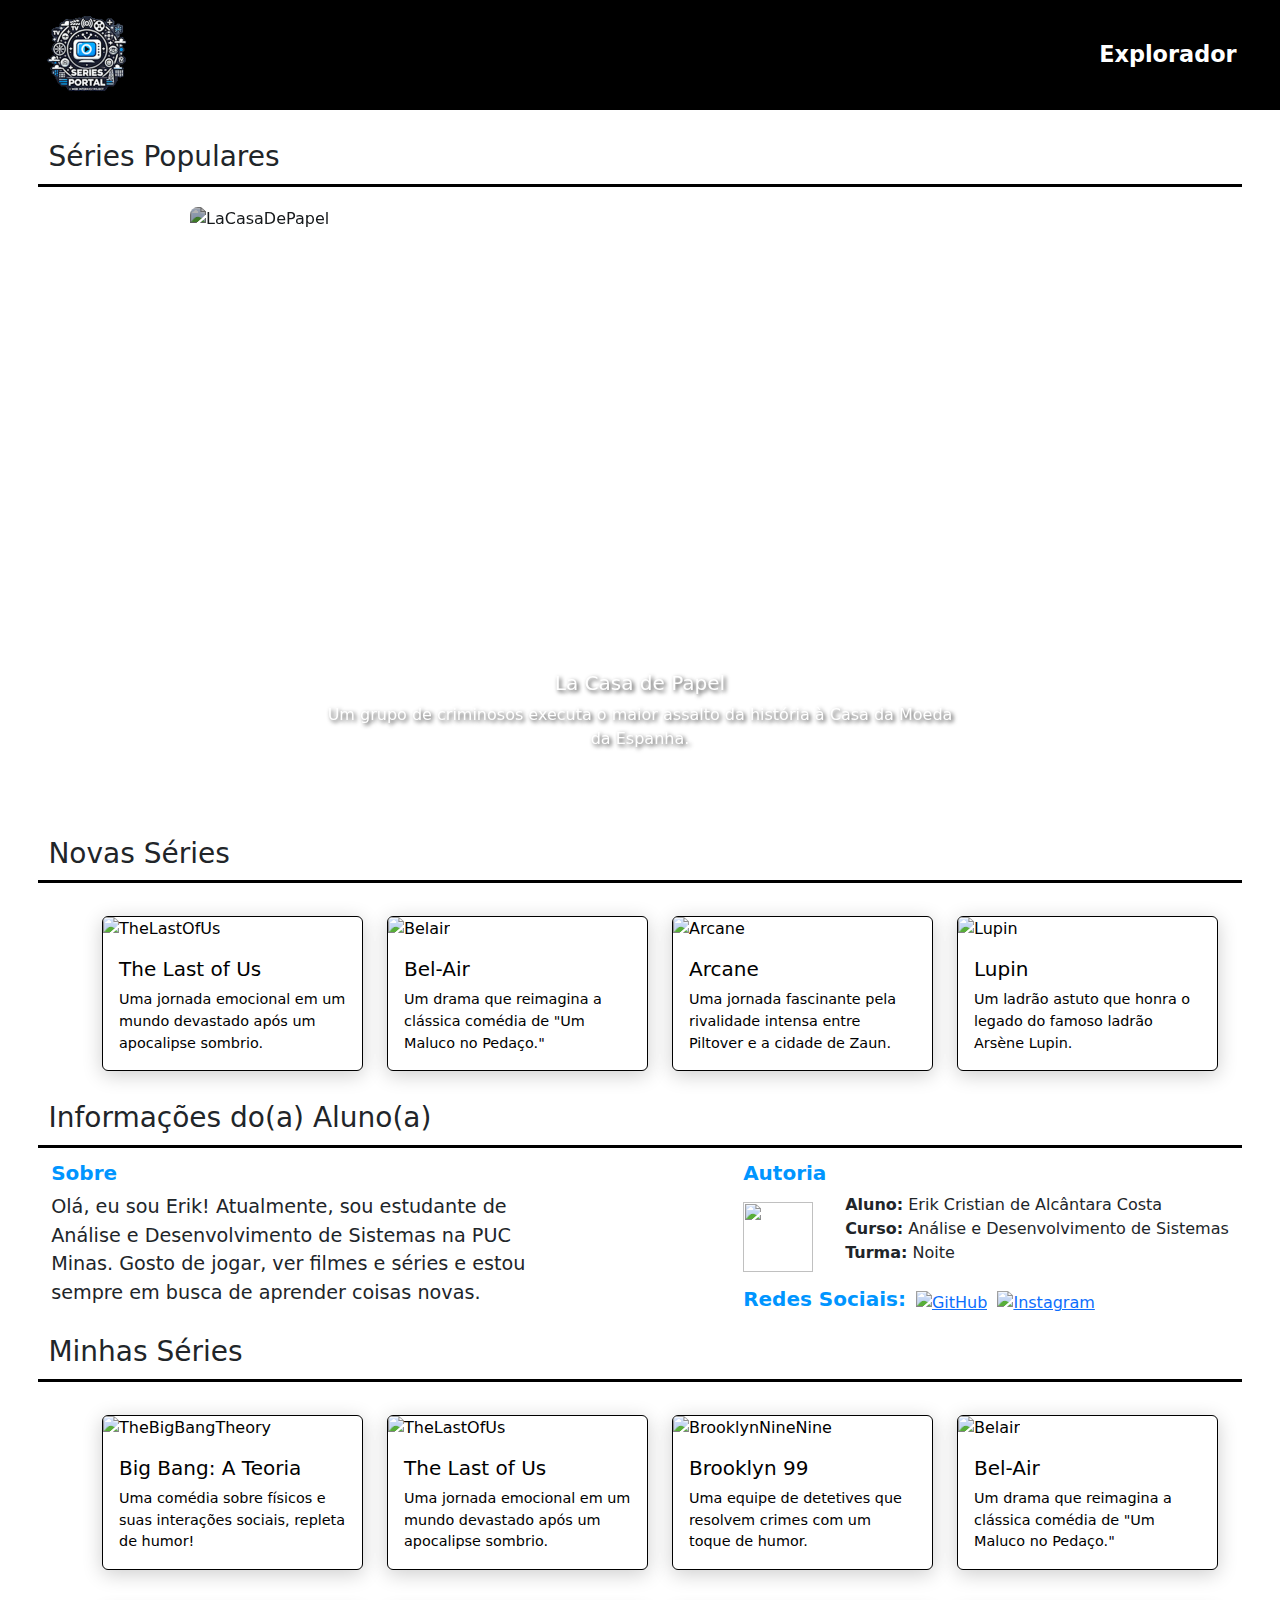
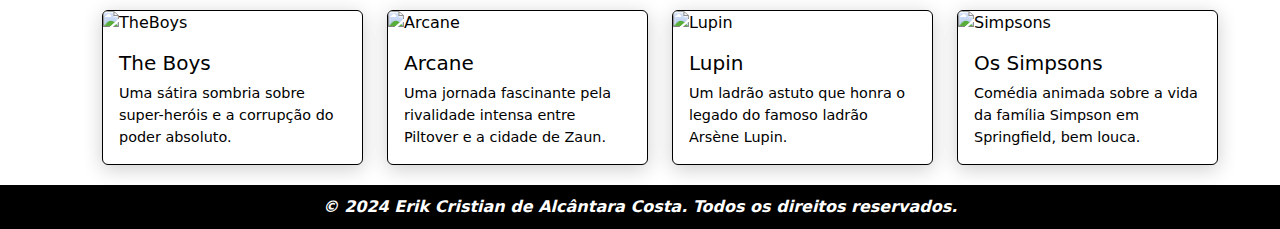
==== commit e8e38de5: "final version" ====
--- a/index.html
+++ b/index.html
@@ -35,7 +35,7 @@
                 </div>
                 <div class="carousel-inner">
                     <div class="carousel-item active">
-                        <img src="imagens/LaCasaDePapel.jpg" class="d-block w-100" alt="LaCasaDePapel">
+                        <img src="imagens/Carrossel/LaCasaDePapel.jpg" class="d-block w-100" alt="LaCasaDePapel">
                         <div class="carousel-caption d-none d-md-block">
                             <h5>La Casa de Papel</h5>
                             <p>Um grupo de criminosos executa o maior assalto da história à Casa da Moeda da Espanha.
@@ -43,7 +43,7 @@
                         </div>
                     </div>
                     <div class="carousel-item">
-                        <img src="imagens/StrangerThings.jpg" class="d-block w-100" alt="StrangerThings">
+                        <img src="imagens/Carrossel/StrangerThings.jpg" class="d-block w-100" alt="StrangerThings">
                         <div class="carousel-caption d-none d-md-block">
                             <h5>Stranger Things</h5>
                             <p>Mistério e aventura na cidade de Hawkins, onde o sobrenatural se encontra com a
@@ -51,7 +51,7 @@
                         </div>
                     </div>
                     <div class="carousel-item">
-                        <img src="imagens/BreakingBad.jpg" class="d-block w-100" alt="BreakingBad">
+                        <img src="imagens/Carrossel/BreakingBad.jpg" class="d-block w-100" alt="BreakingBad">
                         <div class="carousel-caption d-none d-md-block">
                             <h5>Breaking Bad</h5>
                             <p>A transformação de um professor de química em um poderoso fabricante de metanfetaminas.
@@ -80,7 +80,7 @@
                     <div class="col-sm-6 col-md-6 col-lg-3">
                         <div class="card">
                             <a href="serie.html">
-                                <img src="imagens/TheLastOfUs.jpg" class="card-img-top" alt="TheLastOfUs">
+                                <img src="imagens/Imagens/TheLastOfUs.jpg" class="card-img-top" alt="TheLastOfUs">
                                 <div class="card-body">
                                     <h5 class="card-title">The Last of Us</h5>
                                     <p class="card-text">Uma jornada emocional em um mundo devastado após um apocalipse
@@ -93,7 +93,7 @@
                     <div class="col-sm-6 col-md-6 col-lg-3">
                         <div class="card">
                             <a href="serie.html">
-                                <img src="imagens/Belair.jpg" class="card-img-top" alt="Belair">
+                                <img src="imagens/Imagens/Belair.jpg" class="card-img-top" alt="Belair">
                                 <div class="card-body">
                                     <h5 class="card-title">Bel-Air</h5>
                                     <p class="card-text">Um drama que reimagina a clássica comédia de "Um Maluco no
@@ -107,7 +107,7 @@
                     <div class="col-sm-6 col-md-6 col-lg-3">
                         <div class="card">
                             <a href="serie.html">
-                                <img src="imagens/Arcane.jpg" class="card-img-top" alt="Arcane">
+                                <img src="imagens/Imagens/Arcane.jpg" class="card-img-top" alt="Arcane">
                                 <div class="card-body">
                                     <h5 class="card-title">Arcane</h5>
                                     <p class="card-text">Uma jornada fascinante pela rivalidade intensa entre Piltover e
@@ -121,7 +121,7 @@
                     <div class="col-sm-6 col-md-6 col-lg-3">
                         <div class="card">
                             <a href="serie.html">
-                                <img src="imagens/Lupin.jpg" class="card-img-top" alt="Lupin">
+                                <img src="imagens/Imagens/Lupin.jpg" class="card-img-top" alt="Lupin">
                                 <div class="card-body">
                                     <h5 class="card-title">Lupin</h5>
                                     <p class="card-text">Um ladrão astuto que honra o legado do famoso ladrão Arsène
@@ -150,7 +150,7 @@
                     <div class="autor">
                         <h5>Autoria</h5>
                         <div class="autor-conteudo">
-                            <img src="imagens/user.png">
+                            <img src="imagens/Icons/user.png">
                             <ul>
                                 <li><strong>Aluno:</strong> Erik Cristian de Alcântara Costa</li>
                                 <li><strong>Curso:</strong> Análise e Desenvolvimento de Sistemas</li>
@@ -162,10 +162,10 @@
                     <div class="redes">
                         <h5>Redes Sociais:</h5>
                         <ul>
-                            <li><a href="https://github.com/heawsz" target="_blank"><img src="imagens/github.png"
+                            <li><a href="https://github.com/heawsz" target="_blank"><img src="imagens/Icons/github.png"
                                         alt="GitHub"></a></li>
                             <li><a href="https://www.instagram.com/eriiksz/" target="_blank"><img
-                                        src="imagens/instagram.png" alt="Instagram"></a></li>
+                                        src="imagens/Icons/instagram.png" alt="Instagram"></a></li>
                         </ul>
                     </div>
                 </div>
@@ -179,7 +179,7 @@
                     <div class="col-sm-6 col-md-6 col-lg-3">
                         <div class="card">
                             <a href="serie.html">
-                                <img src="imagens/TheBigBangTheory.jpg" class="card-img-top" alt="TheBigBangTheory">
+                                <img src="imagens/Imagens/TheBigBangTheory.jpg" class="card-img-top" alt="TheBigBangTheory">
                                 <div class="card-body">
                                     <h5 class="card-title">Big Bang: A Teoria</h5>
                                     <p class="card-text">Uma comédia sobre físicos e suas interações sociais, repleta de
@@ -192,7 +192,7 @@
                     <div class="col-sm-6 col-md-6 col-lg-3">
                         <div class="card">
                             <a href="serie.html">
-                                <img src="imagens/TheLastOfUs.jpg" class="card-img-top" alt="TheLastOfUs">
+                                <img src="imagens/Imagens/TheLastOfUs.jpg" class="card-img-top" alt="TheLastOfUs">
                                 <div class="card-body">
                                     <h5 class="card-title">The Last of Us</h5>
                                     <p class="card-text">Uma jornada emocional em um mundo devastado após um apocalipse
@@ -205,7 +205,7 @@
                     <div class="col-sm-6 col-md-6 col-lg-3">
                         <div class="card">
                             <a href="serie.html">
-                                <img src="imagens/Brooklyn99.jpg" class="card-img-top" alt="BrooklynNineNine">
+                                <img src="imagens/Imagens/Brooklyn99.jpg" class="card-img-top" alt="BrooklynNineNine">
                                 <div class="card-body">
                                     <h5 class="card-title">Brooklyn 99</h5>
                                     <p class="card-text">Uma equipe de detetives que resolvem crimes com um toque de
@@ -219,7 +219,7 @@
                     <div class="col-sm-6 col-md-6 col-lg-3">
                         <div class="card">
                             <a href="serie.html">
-                                <img src="imagens/Belair.jpg" class="card-img-top" alt="Belair">
+                                <img src="imagens/Imagens/Belair.jpg" class="card-img-top" alt="Belair">
                                 <div class="card-body">
                                     <h5 class="card-title">Bel-Air</h5>
                                     <p class="card-text">Um drama que reimagina a clássica comédia de "Um Maluco no
@@ -233,7 +233,7 @@
                     <div class="col-sm-6 col-md-6 col-lg-3">
                         <div class="card">
                             <a href="serie.html">
-                                <img src="imagens/TheBoys.jpg" class="card-img-top" alt="TheBoys">
+                                <img src="imagens/Imagens/TheBoys.jpg" class="card-img-top" alt="TheBoys">
                                 <div class="card-body">
                                     <h5 class="card-title">The Boys</h5>
                                     <p class="card-text">Uma sátira sombria sobre super-heróis e a corrupção do poder
@@ -246,7 +246,7 @@
                     <div class="col-sm-6 col-md-6 col-lg-3">
                         <div class="card">
                             <a href="serie.html">
-                                <img src="imagens/Arcane.jpg" class="card-img-top" alt="Arcane">
+                                <img src="imagens/Imagens/Arcane.jpg" class="card-img-top" alt="Arcane">
                                 <div class="card-body">
                                     <h5 class="card-title">Arcane</h5>
                                     <p class="card-text">Uma jornada fascinante pela rivalidade intensa entre Piltover e
@@ -260,7 +260,7 @@
                     <div class="col-sm-6 col-md-6 col-lg-3">
                         <div class="card">
                             <a href="serie.html">
-                                <img src="imagens/Lupin.jpg" class="card-img-top" alt="Lupin">
+                                <img src="imagens/Imagens/Lupin.jpg" class="card-img-top" alt="Lupin">
                                 <div class="card-body">
                                     <h5 class="card-title">Lupin</h5>
                                     <p class="card-text">Um ladrão astuto que honra o legado do famoso ladrão Arsène
@@ -274,7 +274,7 @@
                     <div class="col-sm-6 col-md-6 col-lg-3">
                         <div class="card">
                             <a href="serie.html">
-                                <img src="imagens/Simpsons.jpg" class="card-img-top" alt="Simpsons">
+                                <img src="imagens/Imagens/Simpsons.jpg" class="card-img-top" alt="Simpsons">
                                 <div class="card-body">
                                     <h5 class="card-title">Os Simpsons</h5>
                                     <p class="card-text">Comédia animada sobre a vida da família Simpson em Springfield,
